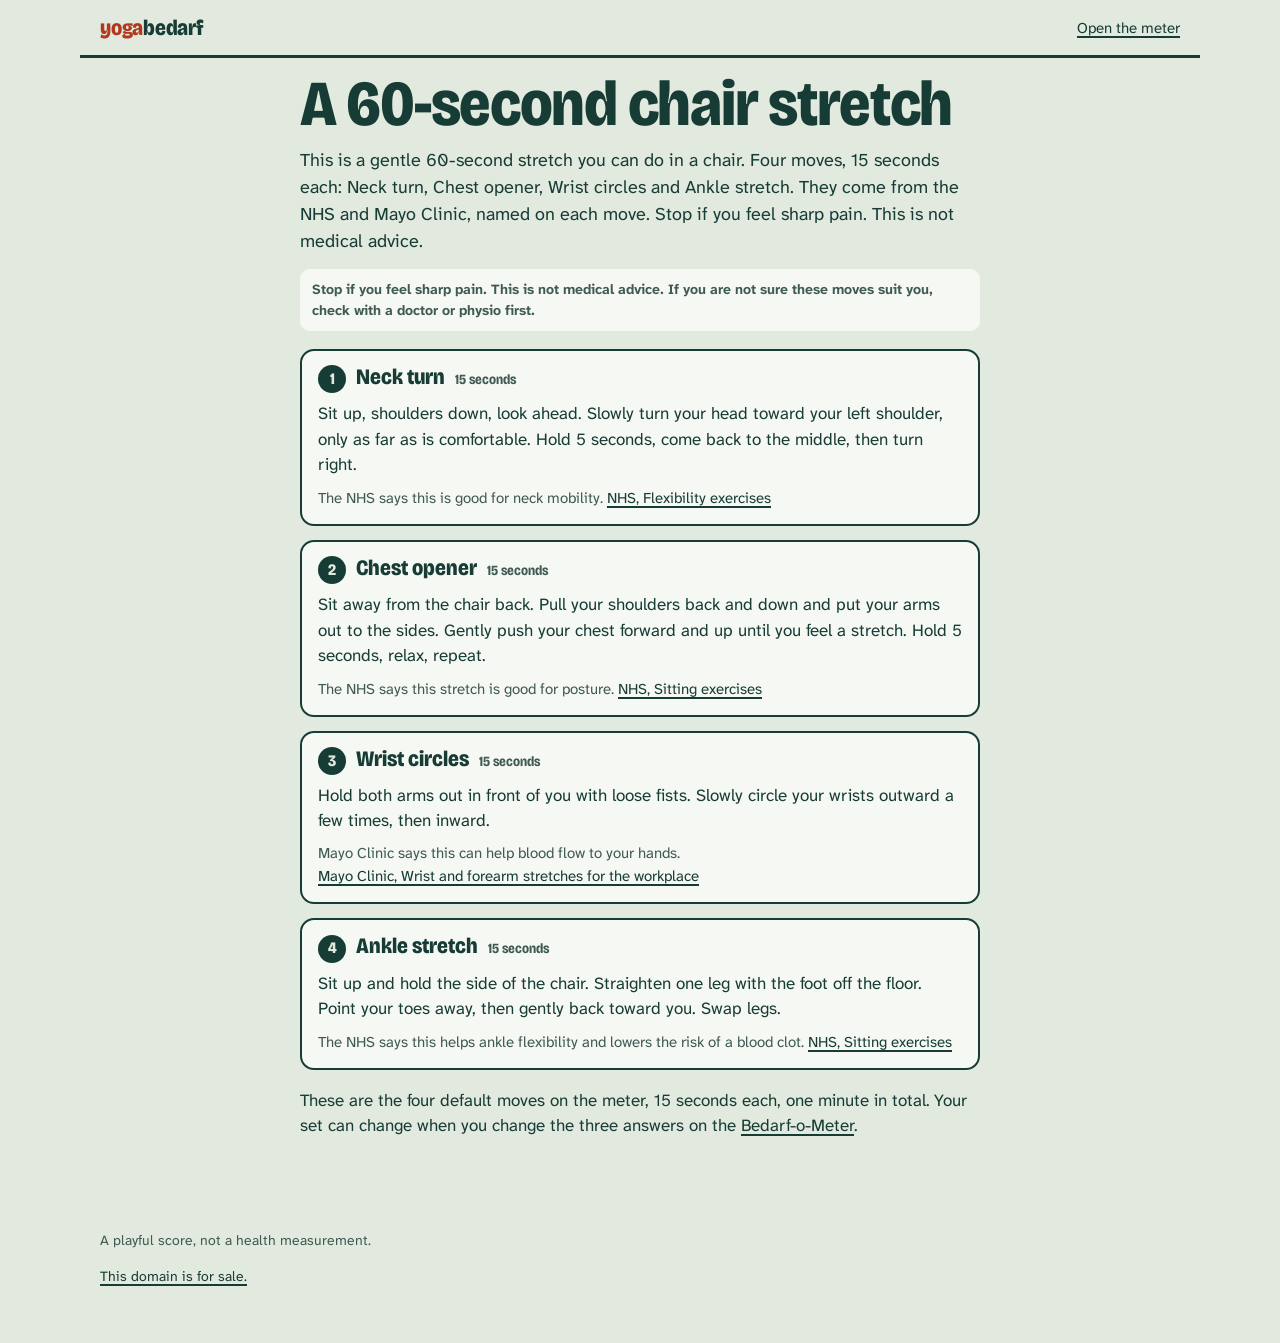
==== docs/chair-stretch-60-seconds/index.html @ ae842fe8 "JSON-LD WebApplication (price 0). Gloss of Bedarf is unchanged in the 390 fold. New /chair-stretch-6" ====
<!doctype html>
<html lang="en">
<head>
<meta charset="utf-8">
<meta name="viewport" content="width=device-width, initial-scale=1">
<link rel="canonical" href="https://yogabedarf.com/chair-stretch-60-seconds/">
<meta property="og:url" content="https://yogabedarf.com/chair-stretch-60-seconds/">
<title>A 60-second chair stretch | yogabedarf</title>
<meta name="description" content="A gentle 60-second stretch you can do in a chair. Four moves from the NHS and Mayo Clinic. Stop if you feel sharp pain.">
<meta property="og:title" content="A 60-second chair stretch">
<meta property="og:description" content="Four gentle moves, 15 seconds each, from the NHS and Mayo Clinic.">
<meta property="og:image" content="https://yogabedarf.com/og.jpg">
<meta property="og:image:width" content="1200">
<meta property="og:image:height" content="630">
<meta property="og:type" content="website">
<script type="application/ld+json">{"@context":"https://schema.org","@type":"WebPage","name":"A 60-second chair stretch","url":"https://yogabedarf.com/chair-stretch-60-seconds/","description":"This is a gentle 60-second stretch you can do in a chair. Four moves, 15 seconds each: Neck turn, Chest opener, Wrist circles and Ankle stretch. They come from the NHS and Mayo Clinic, named on each move. Stop if you feel sharp pain. This is not medical advice.","isPartOf":{"@type":"WebSite","name":"yogabedarf","url":"https://yogabedarf.com/"}}</script>
<link rel="stylesheet" href="../style.css">
</head>
<body class="chair-page">
<header class="top">
  <a class="brand" href="../"><span>yoga</span>bedarf</a>
  <a class="toplink" href="../">Open the meter</a>
</header>
<main class="chair">
  <h1>A 60-second chair stretch</h1>
  <p class="gloss" id="ch-answer">This is a gentle 60-second stretch you can do in a chair. Four moves, 15 seconds each: Neck turn, Chest opener, Wrist circles and Ankle stretch. They come from the NHS and Mayo Clinic, named on each move. Stop if you feel sharp pain. This is not medical advice.</p>
  <p class="safe" id="ch-safe">Stop if you feel sharp pain. This is not medical advice. If you are not sure these moves suit you, check with a doctor or physio first.</p>
  <ol class="chair-list" id="ch-list">
  <li id="c-neck-turn"><h2><span class="c-n">1</span> Neck turn <span class="c-sec">15 seconds</span></h2><p>Sit up, shoulders down, look ahead. Slowly turn your head toward your left shoulder, only as far as is comfortable. Hold 5 seconds, come back to the middle, then turn right.</p><p class="why">The NHS says this is good for neck mobility. <a href="https://www.nhs.uk/live-well/exercise/flexibility-exercises/">NHS, Flexibility exercises</a></p></li>
  <li id="c-chest"><h2><span class="c-n">2</span> Chest opener <span class="c-sec">15 seconds</span></h2><p>Sit away from the chair back. Pull your shoulders back and down and put your arms out to the sides. Gently push your chest forward and up until you feel a stretch. Hold 5 seconds, relax, repeat.</p><p class="why">The NHS says this stretch is good for posture. <a href="https://www.nhs.uk/live-well/exercise/sitting-exercises/">NHS, Sitting exercises</a></p></li>
  <li id="c-wrist-circles"><h2><span class="c-n">3</span> Wrist circles <span class="c-sec">15 seconds</span></h2><p>Hold both arms out in front of you with loose fists. Slowly circle your wrists outward a few times, then inward.</p><p class="why">Mayo Clinic says this can help blood flow to your hands. <a href="https://www.mayoclinic.org/healthy-lifestyle/adult-health/multimedia/forearm-stretches/vid-20084698">Mayo Clinic, Wrist and forearm stretches for the workplace</a></p></li>
  <li id="c-ankle"><h2><span class="c-n">4</span> Ankle stretch <span class="c-sec">15 seconds</span></h2><p>Sit up and hold the side of the chair. Straighten one leg with the foot off the floor. Point your toes away, then gently back toward you. Swap legs.</p><p class="why">The NHS says this helps ankle flexibility and lowers the risk of a blood clot. <a href="https://www.nhs.uk/live-well/exercise/sitting-exercises/">NHS, Sitting exercises</a></p></li>
  </ol>
  <p>These are the four default moves on the meter, 15 seconds each, one minute in total. Your set can change when you change the three answers on the <a href="../">Bedarf-o-Meter</a>.</p>
</main>
<footer class="foot">
  <p>A playful score, not a health measurement.</p>
  <p><a href="https://www.afternic.com/domain/yogabedarf.com">This domain is for sale.</a></p>
</footer>
</body>
</html>
---- docs/style.css ----
@font-face { font-family: "Bricolage Grotesque"; src: url(fonts/bricolage.woff2) format("woff2"); font-weight: 500 800; font-display: swap; }
@font-face { font-family: "Atkinson Hyperlegible Next"; src: url(fonts/atkinson.woff2) format("woff2"); font-weight: 200 800; font-display: swap; }

:root {
  --paper: #e2eadf; --paper2: #d3dfcf; --card: #f6f9f3; --ink: #173c36; --ink2: #3f5a53; --red: #e2512e; --redtext: #b23a1c; --mus: #e7b43c; --sage: #8db596; --pea: #c9cf7d;
  --display: "Bricolage Grotesque", "Arial Narrow", sans-serif; --body: "Atkinson Hyperlegible Next", Verdana, sans-serif;
}
* { box-sizing: border-box; }
[hidden] { display: none !important; }
html { -webkit-text-size-adjust: 100%; }
body { margin: 0; background: var(--paper); color: var(--ink); font: 400 17px/1.5 var(--body); }
a { color: var(--ink); text-decoration-thickness: 1.5px; text-underline-offset: 3px; }
a:hover { color: var(--redtext); }
:focus-visible { outline: 3px solid var(--red); outline-offset: 3px; }
.sr-only { position: absolute; width: 1px; height: 1px; overflow: hidden; clip: rect(0 0 0 0); white-space: nowrap; }

.top { display: flex; justify-content: space-between; align-items: center; max-width: 1120px; margin: 0 auto; padding: 14px 20px; border-bottom: 3px solid var(--ink); }
.brand { font: 800 22px/1.2 var(--display); text-decoration: none; letter-spacing: -0.01em; }
.brand span { color: var(--redtext); }
.toplink { font-size: 15px; }

.app { max-width: 1120px; margin: 0 auto; padding: 18px 20px 36px; display: grid; gap: 16px; }
h1 { font: 800 clamp(40px, 11vw, 84px)/0.95 var(--display); margin: 0; letter-spacing: -0.02em; }
.gloss { margin: 10px 0 0; font-size: 17px; max-width: 34em; }
.gloss b { background: var(--mus); padding: 0 4px; }
.friend { margin: 10px 0 0; background: var(--ink); color: var(--paper); padding: 9px 12px; border-radius: 6px; font-weight: 700; font-size: 15px; display: inline-block; }

.setup { display: grid; gap: 18px; }
.meter { position: relative; background: var(--card); border: 3px solid var(--ink); border-radius: 18px; padding: 14px 16px 16px; text-align: center; }
.gauge { width: 100%; max-width: 280px; display: block; margin: 0 auto; overflow: visible; }
.gauge path { fill: none; stroke-width: 22; }
.gauge .z1 { stroke: var(--sage); } .gauge .z2 { stroke: var(--pea); } .gauge .z3 { stroke: var(--mus); } .gauge .z4 { stroke: var(--red); }
.gauge .ticks line { stroke: var(--ink); stroke-width: 2.5; }
.needle { transform-origin: 120px 124px; transform: rotate(calc(-90deg + var(--v) * 1.8deg)); transition: transform 0.6s cubic-bezier(0.2, 0.8, 0.2, 1); }
.needle line { stroke: var(--ink); stroke-width: 6; stroke-linecap: round; }
.needle circle { fill: var(--ink); }
.score { margin: -6px 0 0; font: 800 64px/1 var(--display); font-variant-numeric: tabular-nums; }
.score small { font-size: 0.5em; margin-left: 2px; }
.band { margin: 4px 0 0; font-weight: 800; font-size: 19px; }
.meter[data-band="high"] .band, .meter[data-band="max"] .band { color: var(--redtext); }
.bandline { margin: 2px 0 0; color: var(--ink2); font-size: 15px; }

.qs { display: grid; gap: 14px; }
.q { border: 0; margin: 0; padding: 0; min-width: 0; }
.q legend { font: 700 18px/1.2 var(--display); padding: 0; margin-bottom: 8px; }
.chips { display: flex; flex-wrap: wrap; gap: 8px; }
.chip { position: relative; }
.chip input { position: absolute; opacity: 0; inset: 0; margin: 0; cursor: pointer; }
.chip span { display: inline-flex; align-items: center; min-height: 44px; padding: 8px 15px; border: 2px solid var(--ink); border-radius: 999px; font-weight: 700; font-size: 15px; background: var(--card); }
.chip input:checked + span { background: var(--ink); color: var(--paper); }
.chip input:focus-visible + span { outline: 3px solid var(--red); outline-offset: 2px; }
.chip:hover span { background: var(--paper2); }
.chip:hover input:checked + span { background: var(--ink); }
.plan { margin: 2px 0 0; font-size: 16px; }
.plan span { font-weight: 700; }
.safe { margin: 0; font-size: 14px; color: var(--ink2); }

.btn { font: 700 16px/1 var(--body); min-height: 48px; padding: 14px 20px; border-radius: 999px; border: 2px solid var(--ink); background: transparent; color: var(--ink); cursor: pointer; }
.btn:hover { background: var(--paper2); }
.btn.go { background: #b5381b; border-color: var(--ink); color: #fff; font-size: 18px; }
.btn.go:hover { background: #9c2f15; }
.btn.go:active { transform: translateY(1px); }
.btn.ghost { border-color: transparent; text-decoration: underline; text-underline-offset: 3px; padding-left: 8px; padding-right: 8px; }
.qs .btn.go { width: 100%; }

.session { display: grid; gap: 14px; }
.stage { background: var(--card); border: 3px solid var(--ink); border-radius: 18px; display: grid; place-items: center; padding: 8px; min-height: 280px; }
.fig { width: 100%; height: auto; display: block; }
.fig.big { max-width: 300px; max-height: 46vh; }
.fig line { stroke-linecap: round; }
.fig .body line, .fig .neck { stroke: var(--ink); stroke-width: 9; }
.fig .head { fill: var(--paper); stroke: var(--ink); stroke-width: 7; }
.fig .nose { fill: var(--red); }
.fig .chair rect { fill: var(--pea); }
.fig .chair line { stroke: var(--ink2); stroke-width: 5; }
.fig .floor { stroke: var(--ink2); stroke-width: 3; stroke-dasharray: 2 8; }
.pair { display: grid; grid-template-columns: 1fr 1fr; gap: 6px; width: 100%; }
.stage.is-still .pair { max-width: 380px; }
.stillnote { margin: 0; font-size: 14px; color: var(--ink2); }
.count { margin: 0; font-weight: 700; color: var(--redtext); }
.mname { font: 800 36px/1.05 var(--display); margin: 2px 0 6px; }
.mname:focus { outline: none; }
.cue { margin: 0 0 6px; font-size: 18px; max-width: 32em; }
.why { margin: 0; font-size: 14px; color: var(--ink2); }
.clock { display: flex; align-items: baseline; gap: 8px; margin: 10px 0 6px; }
.secs { font: 800 72px/1 var(--display); font-variant-numeric: tabular-nums; min-width: 1.3ch; }
.unit { font-weight: 700; }
.bar { height: 10px; border: 2px solid var(--ink); border-radius: 99px; overflow: hidden; background: var(--card); }
.bar i { display: block; height: 100%; width: 0; background: var(--red); }
.ctrls { display: flex; flex-wrap: wrap; gap: 8px; margin: 14px 0 10px; }

.done { display: grid; gap: 6px; max-width: 640px; }
.done h2 { font: 800 clamp(38px, 9vw, 64px)/1 var(--display); margin: 0; }
.done h2:focus { outline: none; }
.was { font-size: 19px; margin: 6px 0 0; }
.was b { font: 800 26px var(--display); color: var(--redtext); }
.dplan { margin: 0; }
.msg { margin: 0; font-size: 15px; overflow-wrap: anywhere; }

.moves, .about { max-width: 1120px; margin: 0 auto; padding: 28px 20px 8px; border-top: 3px solid var(--ink); }
.moves h2, .about h2 { font: 800 34px/1.05 var(--display); margin: 0 0 8px; }
.mlede, .about p { max-width: 38em; }
.mlist { list-style: none; padding: 0; margin: 16px 0 0; display: grid; gap: 14px; }
.mlist li { display: grid; grid-template-columns: 150px 1fr; gap: 14px; align-items: start; background: var(--card); border: 2px solid var(--ink); border-radius: 14px; padding: 12px; }
.mlist h3 { font: 800 21px/1.1 var(--display); margin: 2px 0 4px; }
.mlist p { margin: 0 0 6px; font-size: 16px; }
.mlist .fig .body line, .mlist .fig .neck { stroke-width: 10; }
.foot { max-width: 1120px; margin: 0 auto; padding: 20px 20px 40px; font-size: 14px; color: var(--ink2); }
.gloss, .bandline, .cue, .mlede, .about p, .mlist p, .was, .safe { text-wrap: pretty; }

@media (max-width: 520px) {
  .mlist li { grid-template-columns: 110px 1fr; }
  .meter { padding: 10px 12px 12px; }
  .gauge { max-width: 200px; }
  .score { font-size: 48px; }
}
@media (min-width: 900px) {
  .app { grid-template-columns: 1fr 1fr; column-gap: 48px; align-items: start; padding-top: 28px; }
  .intro { grid-column: 1 / -1; }
  .setup { grid-column: 1 / -1; grid-template-columns: 380px 1fr; gap: 48px; align-items: start; }
  .session { grid-column: 1 / -1; grid-template-columns: minmax(0, 1fr) minmax(0, 1fr); gap: 40px; align-items: start; }
  .stage { min-height: 460px; }
  .fig.big { max-width: 400px; max-height: 60vh; }
  .done { grid-column: 1 / -1; }
  .mlist { grid-template-columns: 1fr 1fr; }
}
@media (prefers-reduced-motion: reduce) {
  .needle { transition: none; }
  .btn.go:active { transform: none; }
}

.done { max-width: none; }
.done-meter .meter { }
.done-meter .needle { transition: none; }
.stage.is-still .pair { max-width: 520px; }
@media (max-width: 899px) {
  body[data-view="session"] .intro { display: none; }
  .stage { min-height: 0; }
  .fig.big { max-height: 32vh; max-height: 32svh; }
  .session .mname { font-size: 30px; }
  .session .cue { font-size: 17px; }
  .session .secs { font-size: 56px; }
  .done-meter { max-width: 320px; }
}
@media (max-width: 520px) {
  .setup .meter { display: grid; grid-template-columns: 150px 1fr; align-items: center; column-gap: 12px; text-align: left; }
  .setup .meter .gauge { grid-row: 1 / span 3; max-width: 150px; }
  .setup .meter .score { margin: 0; font-size: 46px; }
  .setup .meter .band { margin: 0; font-size: 17px; }
  .setup .meter .bandline { grid-column: 1 / -1; margin-top: 6px; font-size: 14px; }
  h1 { font-size: 44px; }
  .gloss { font-size: 16px; }
  .mlist li { grid-template-columns: 1fr; }
  .mlist .pair { max-width: 240px; }
}
@media (min-width: 900px) {
  .done { grid-template-columns: 340px 1fr; gap: 48px; align-items: start; }
}
.why a, .about a, .foot a, .toplink, .brand { display: inline-block; min-height: 24px; padding-top: 1px; }
.sharepre { margin: 14px 0 4px; padding: 12px 16px; background: var(--card); border: 2px dashed var(--ink); border-radius: 12px; font-weight: 700; max-width: 34em; }

/* === generated art === */
.intro { position: relative; overflow: hidden; background: #f6f9f3; margin-inline: -20px; padding: 0 20px; display: flex; flex-direction: column; }
.intro picture { display: block; order: 2; width: calc(100% + 40px); margin-inline: -20px; line-height: 0; }
.intro-art { display: block; width: 100%; height: auto; aspect-ratio: 876 / 730; object-fit: contain; object-position: center; }
.intro-copy { position: relative; z-index: 1; max-width: 36rem; padding: 12px 0 8px; order: 1; }
.stretch-row { display: grid; grid-template-columns: repeat(5, minmax(0, 1fr)); gap: 8px; list-style: none; margin: 0 0 20px; padding: 0; }
.stretch-row img { display: block; width: 100%; height: auto; background: var(--card); border-radius: 8px; }
@media (min-width: 900px) {
  .intro { display: block; min-height: 340px; }
  .intro picture { position: absolute; inset: 0; width: 100%; height: 100%; margin: 0; }
  .intro-art { width: 100%; height: 100%; object-fit: cover; object-position: right center; aspect-ratio: auto; }
  .intro-copy { max-width: 28rem; padding: 28px 0 40px; }
}
@media (max-width: 520px) {
  .stretch-row { gap: 4px; }
}


/* Phone: title beside the art-directed crop so the start button can sit in the first screen. */
@media (max-width: 899px) {
  .app { padding-top: 8px; gap: 10px; }
  .intro {
    display: grid;
    grid-template-columns: minmax(0, 1.25fr) minmax(136px, 1fr);
    align-items: center;
    column-gap: 10px;
    margin-inline: -20px;
    padding: 2px 12px 4px 20px;
  }
  .intro picture { order: 2; width: 100%; margin: 0; }
  .intro-art { width: 100%; height: auto; aspect-ratio: 876 / 730; object-fit: contain; object-position: center bottom; }
  .intro-copy { order: 1; padding: 4px 0; max-width: none; }
  h1 { font-size: clamp(26px, 7.2vw, 36px); }
  .gloss { margin-top: 4px; font-size: 14px; line-height: 1.35; }
  .setup { gap: 10px; }
  .qs { gap: 8px; }
  .plan { font-size: 15px; }
}
/* Short phones (SE, mini, short Android): pin Start so it stays in the first screen. */
@media (max-width: 899px) and (max-height: 800px) {
  .qs { padding-bottom: 76px; }
  .qs .btn.go {
    position: fixed;
    left: 16px;
    right: 16px;
    bottom: max(12px, env(safe-area-inset-bottom));
    z-index: 8;
    width: auto;
    box-shadow: 0 -18px 20px 8px var(--paper), 0 6px 22px rgba(23, 60, 54, 0.25);
  }
}

.pair.art { display: block; }
.pair.art img { display: block; width: 100%; height: auto; aspect-ratio: 1024 / 740; border-radius: 8px; background: var(--card); }

/* Moves: four shown, the other twelve behind one button (button hidden without JS, so all sixteen show) */
.more-wrap { margin: 14px 0 0; }
html:not(.js) .more-wrap { display: none; }
.js #rest:not(.open) { display: none; }
#rest.open { margin-top: 14px; }
.srchead { margin-bottom: 4px !important; }
.srcs { list-style: none; margin: 0; padding: 0; display: flex; flex-wrap: wrap; gap: 4px 16px; font-size: 15px; max-width: 52em; }
.srcs a { display: inline-block; padding: 6px 0; }

/* Phone: the art is the hero. It runs full width and 340px tall (0.40 of the 390x844 first screen) and the title sits on its empty cream corner. */
@media (max-width: 599px) {
  .intro { display: block; position: relative; padding: 0; margin-inline: -20px; }
  .intro picture { display: block; width: 100%; margin: 0; }
  .intro-art { width: 100%; height: 340px; aspect-ratio: auto; object-fit: cover; object-position: 0 50%; }
  .intro-copy { position: absolute; top: 10px; left: 20px; width: 52%; padding: 0; }
}
@media (max-width: 599px) {
  .app { padding-top: 0; gap: 8px; }
  .setup { gap: 8px; }
  .setup .meter { padding: 6px 12px; column-gap: 12px; grid-template-columns: 120px 1fr; }
  .setup .meter .gauge { max-width: 120px; grid-row: 1 / span 3; }
  .setup .meter .bandline { grid-column: 2; margin-top: 0; }
  .setup .meter .score { font-size: 40px; }
  .setup .meter .band { font-size: 16px; }
  .qs { gap: 6px; }
  .q legend { margin-bottom: 4px; font-size: 17px; }
  .chips { gap: 6px; }
  .chip span { padding: 6px 13px; }
  .plan { margin: 0; }
}
@media (max-width: 599px) {
  .top { padding-top: 6px; padding-bottom: 6px; }
  .setup .meter { grid-template-columns: 104px 1fr; padding: 4px 12px; }
  .setup .meter .gauge { max-width: 104px; }
  .app { gap: 6px; }
  .setup { gap: 6px; }
  .qs { gap: 4px; }
  .chips { gap: 4px 6px; }
  .q legend { margin-bottom: 2px; }
  .plan { font-size: 14px; line-height: 1.3; }
}
@media (max-width: 599px) {
  .intro-art { height: 340px; }
  .setup .meter { padding: 2px 12px; }
  .setup .meter .score { font-size: 36px; }
  .q legend { font-size: 16px; line-height: 1.1; }
  .qs .btn.go { min-height: 46px; padding-top: 12px; padding-bottom: 12px; }
}

/* Chair stretch answer page (Compass SEO, 11/25). Does not change the home fold or hero. */
.chair { max-width: 720px; margin: 0 auto; padding: 16px 20px 40px; }
.chair h1 { font-size: clamp(36px, 8vw, 64px); margin: 0 0 12px; }
.chair .gloss { margin: 0 0 14px; font-size: 18px; max-width: 38em; }
.chair .safe { margin: 0 0 18px; padding: 10px 12px; background: var(--card); border-radius: 10px; font-weight: 700; }
.chair-list { list-style: none; margin: 0 0 18px; padding: 0; display: grid; gap: 14px; }
.chair-list li { background: var(--card); border: 2px solid var(--ink); border-radius: 14px; padding: 14px 16px; }
.chair-list h2 { font: 800 22px/1.15 var(--display); margin: 0 0 8px; }
.chair-list .c-n { display: inline-grid; place-items: center; width: 28px; height: 28px; margin-right: 6px; border-radius: 50%; background: var(--ink); color: var(--paper); font-size: 16px; }
.chair-list .c-sec { font-size: 14px; font-weight: 700; color: var(--ink2); margin-left: 6px; }
.chair-list p { margin: 0 0 8px; }
.chair-list .why { margin: 0; font-size: 15px; }
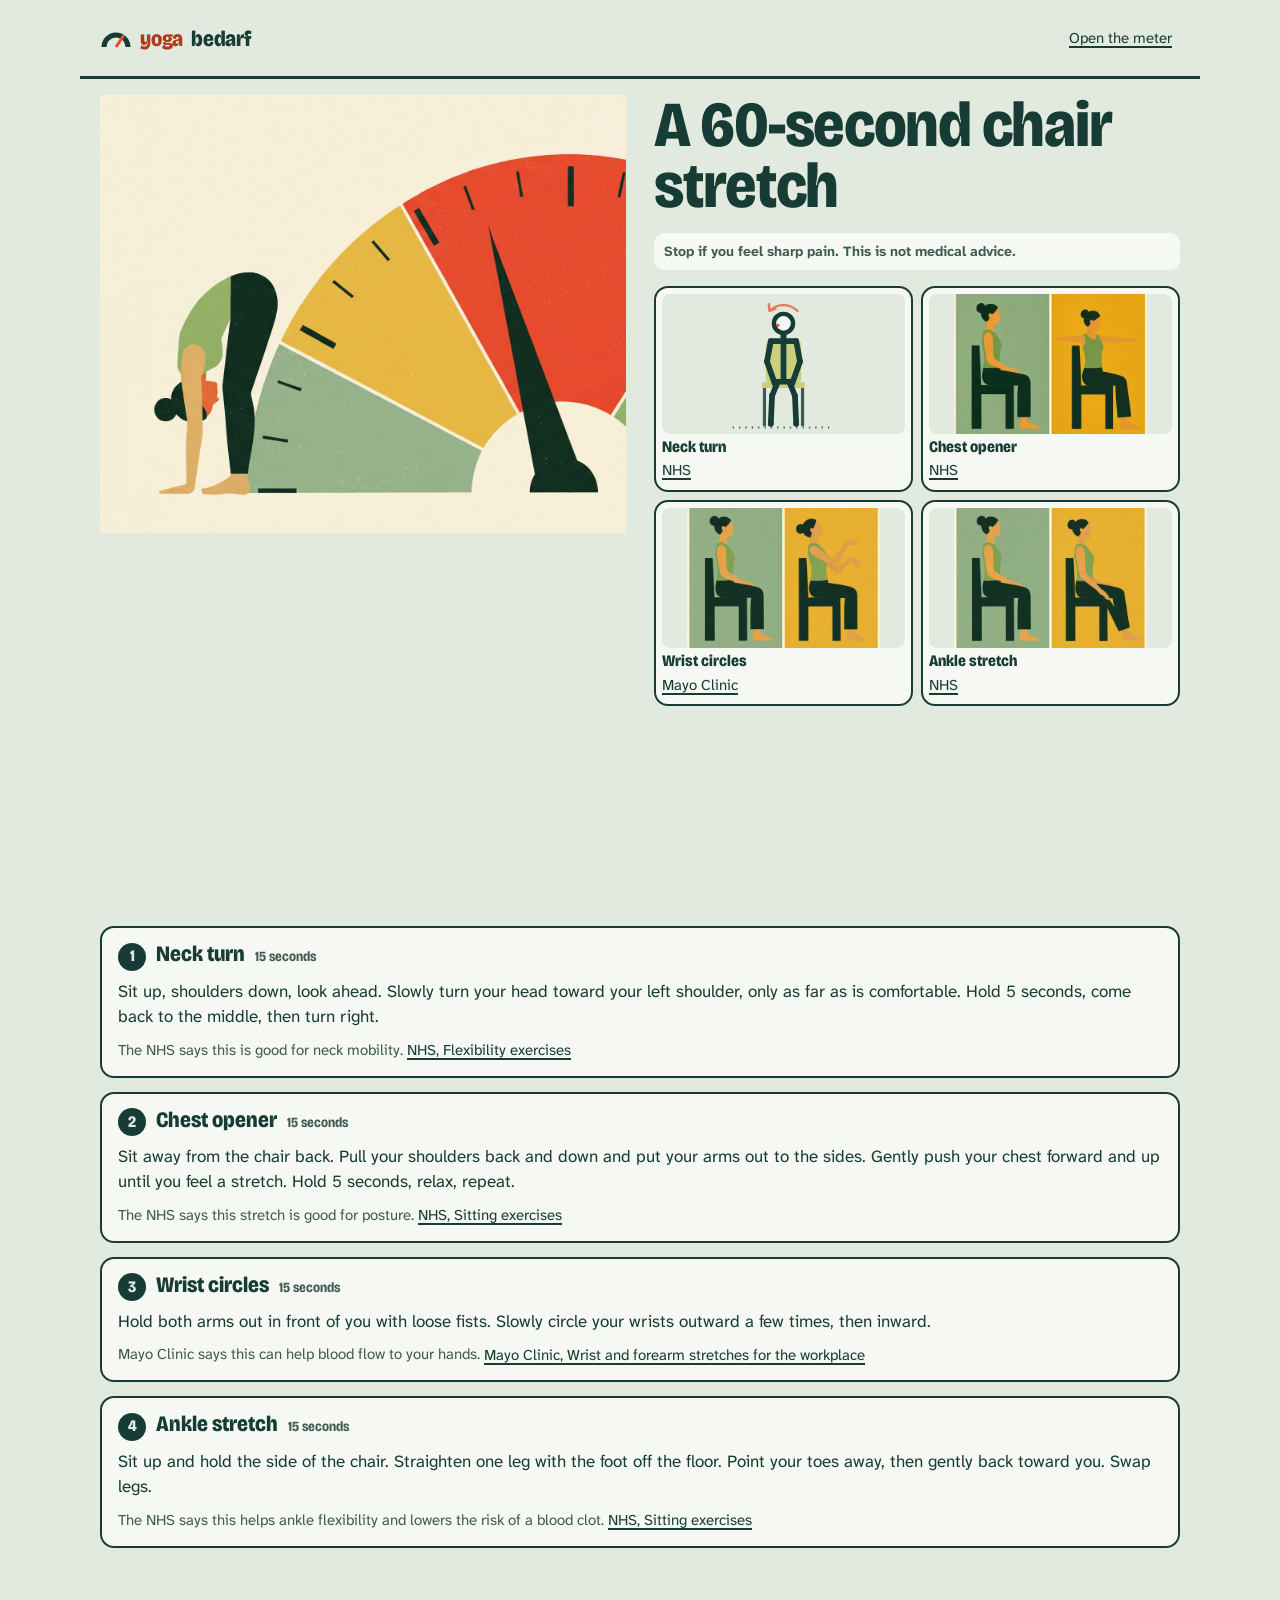
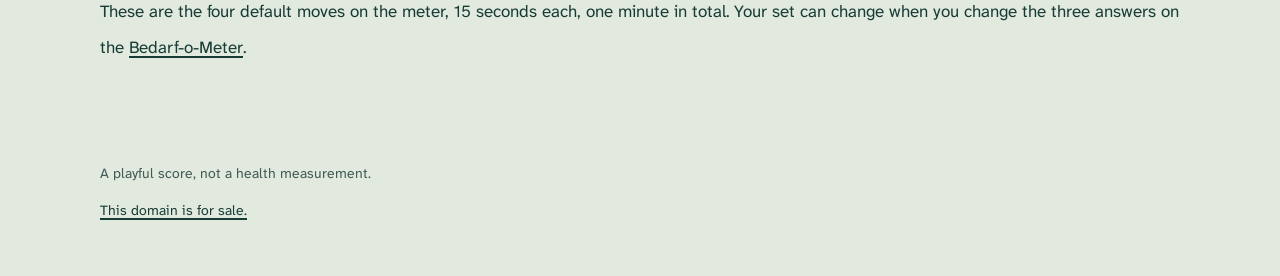
==== commit 1b7a9eb0: "Chair stretch: meter art and stills in the fold, shorter first screen. Reuses the home meter illustr" ====
--- a/docs/chair-stretch-60-seconds/index.html
+++ b/docs/chair-stretch-60-seconds/index.html
@@ -15,27 +15,52 @@
 <meta property="og:type" content="website">
 <script type="application/ld+json">{"@context":"https://schema.org","@type":"WebPage","name":"A 60-second chair stretch","url":"https://yogabedarf.com/chair-stretch-60-seconds/","description":"This is a gentle 60-second stretch you can do in a chair. Four moves, 15 seconds each: Neck turn, Chest opener, Wrist circles and Ankle stretch. They come from the NHS and Mayo Clinic, named on each move. Stop if you feel sharp pain. This is not medical advice.","isPartOf":{"@type":"WebSite","name":"yogabedarf","url":"https://yogabedarf.com/"}}</script>
 <link rel="stylesheet" href="../style.css">
+<link rel="icon" href="data:image/svg+xml,%3Csvg xmlns='http://www.w3.org/2000/svg' viewBox='0 0 32 32'%3E%3Cpath d='M4 24a12 12 0 0 1 24 0' fill='none' stroke='%23173c36' stroke-width='5'/%3E%3Cline x1='16' y1='24' x2='24' y2='12' stroke='%23e2512e' stroke-width='3'/%3E%3C/svg%3E">
 </head>
 <body class="chair-page">
 <header class="top">
-  <a class="brand" href="../"><span>yoga</span>bedarf</a>
+  <a class="brand" href="../"><svg class="brand-mark" viewBox="0 0 32 32" width="32" height="32" aria-hidden="true"><path d="M4 24a12 12 0 0 1 24 0" fill="none" stroke="#173c36" stroke-width="5"/><line x1="16" y1="24" x2="24" y2="12" stroke="#e2512e" stroke-width="3"/></svg><span>yoga</span>bedarf</a>
   <a class="toplink" href="../">Open the meter</a>
 </header>
 <main class="chair">
+  <p class="chair-hero">
+    <img class="hero-shot intro-art" src="../img/hero-phone.webp" srcset="../img/hero-phone.webp 876w, ../img/hero-phone-1314.webp 1314w" sizes="100vw" width="876" height="730" alt="A person in a standing forward fold beside a huge meter dial whose needle points into the red zone, in sage, mustard and red on cream." fetchpriority="high" decoding="async">
+  </p>
   <h1>A 60-second chair stretch</h1>
-  <p class="gloss" id="ch-answer">This is a gentle 60-second stretch you can do in a chair. Four moves, 15 seconds each: Neck turn, Chest opener, Wrist circles and Ankle stretch. They come from the NHS and Mayo Clinic, named on each move. Stop if you feel sharp pain. This is not medical advice.</p>
-  <p class="safe" id="ch-safe">Stop if you feel sharp pain. This is not medical advice. If you are not sure these moves suit you, check with a doctor or physio first.</p>
+  <p class="safe" id="ch-safe">Stop if you feel sharp pain. This is not medical advice.</p>
+  <ul class="chair-stills">
+    <li>
+      <img src="../img/pose-neck-turn.svg" width="200" height="220" alt="A seated stick figure turning the head to one side, with a turn arrow.">
+      <h2>Neck turn</h2>
+      <p class="why"><a href="https://www.nhs.uk/live-well/exercise/flexibility-exercises/">NHS</a></p>
+    </li>
+    <li>
+      <img src="../img/pose-chest-512.webp" srcset="../img/pose-chest-512.webp 512w, ../img/pose-chest-1024.webp 1024w" sizes="(max-width: 640px) 45vw, 220px" width="512" height="370" alt="A faceless figure sitting upright, then sitting away from the chair back with both arms out to the sides and the chest lifted.">
+      <h2>Chest opener</h2>
+      <p class="why"><a href="https://www.nhs.uk/live-well/exercise/sitting-exercises/">NHS</a></p>
+    </li>
+    <li>
+      <img src="../img/pose-wrist-circles-512.webp" srcset="../img/pose-wrist-circles-512.webp 512w, ../img/pose-wrist-circles-1024.webp 1024w" sizes="(max-width: 640px) 45vw, 220px" width="512" height="370" alt="Seated figure in profile, then the same figure with both forearms held out in front and the wrists loose.">
+      <h2>Wrist circles</h2>
+      <p class="why"><a href="https://www.mayoclinic.org/healthy-lifestyle/adult-health/multimedia/forearm-stretches/vid-20084698">Mayo Clinic</a></p>
+    </li>
+    <li>
+      <img src="../img/pose-ankle-512.webp" srcset="../img/pose-ankle-512.webp 512w, ../img/pose-ankle-1024.webp 1024w" sizes="(max-width: 640px) 45vw, 220px" width="512" height="370" alt="Seated figure in profile, then the same figure with one leg straightened out in front.">
+      <h2>Ankle stretch</h2>
+      <p class="why"><a href="https://www.nhs.uk/live-well/exercise/sitting-exercises/">NHS</a></p>
+    </li>
+  </ul>
   <ol class="chair-list" id="ch-list">
   <li id="c-neck-turn"><h2><span class="c-n">1</span> Neck turn <span class="c-sec">15 seconds</span></h2><p>Sit up, shoulders down, look ahead. Slowly turn your head toward your left shoulder, only as far as is comfortable. Hold 5 seconds, come back to the middle, then turn right.</p><p class="why">The NHS says this is good for neck mobility. <a href="https://www.nhs.uk/live-well/exercise/flexibility-exercises/">NHS, Flexibility exercises</a></p></li>
   <li id="c-chest"><h2><span class="c-n">2</span> Chest opener <span class="c-sec">15 seconds</span></h2><p>Sit away from the chair back. Pull your shoulders back and down and put your arms out to the sides. Gently push your chest forward and up until you feel a stretch. Hold 5 seconds, relax, repeat.</p><p class="why">The NHS says this stretch is good for posture. <a href="https://www.nhs.uk/live-well/exercise/sitting-exercises/">NHS, Sitting exercises</a></p></li>
   <li id="c-wrist-circles"><h2><span class="c-n">3</span> Wrist circles <span class="c-sec">15 seconds</span></h2><p>Hold both arms out in front of you with loose fists. Slowly circle your wrists outward a few times, then inward.</p><p class="why">Mayo Clinic says this can help blood flow to your hands. <a href="https://www.mayoclinic.org/healthy-lifestyle/adult-health/multimedia/forearm-stretches/vid-20084698">Mayo Clinic, Wrist and forearm stretches for the workplace</a></p></li>
   <li id="c-ankle"><h2><span class="c-n">4</span> Ankle stretch <span class="c-sec">15 seconds</span></h2><p>Sit up and hold the side of the chair. Straighten one leg with the foot off the floor. Point your toes away, then gently back toward you. Swap legs.</p><p class="why">The NHS says this helps ankle flexibility and lowers the risk of a blood clot. <a href="https://www.nhs.uk/live-well/exercise/sitting-exercises/">NHS, Sitting exercises</a></p></li>
   </ol>
-  <p>These are the four default moves on the meter, 15 seconds each, one minute in total. Your set can change when you change the three answers on the <a href="../">Bedarf-o-Meter</a>.</p>
+  <p>These are the four default moves on the meter, 15 seconds each, one minute in total. Your set can change when you change the three answers on the <a class="meter-link" href="../">Bedarf-o-Meter</a>.</p>
 </main>
 <footer class="foot">
   <p>A playful score, not a health measurement.</p>
   <p><a href="https://www.afternic.com/domain/yogabedarf.com">This domain is for sale.</a></p>
 </footer>
 </body>
-</html>+</html>
--- a/docs/style.css
+++ b/docs/style.css
@@ -275,3 +275,111 @@
 .chair-list .c-sec { font-size: 14px; font-weight: 700; color: var(--ink2); margin-left: 6px; }
 .chair-list p { margin: 0 0 8px; }
 .chair-list .why { margin: 0; font-size: 15px; }
+
+/* Mason, Dash order 11/27 11:15: chair-stretch fold, stills, and tap targets only. Does not change the meter, share card, or gauge. */
+.chair-page .brand {
+  display: inline-flex;
+  align-items: center;
+  gap: 8px;
+  min-height: 48px;
+  min-width: 48px;
+  line-height: 1;
+}
+.chair-page .brand-mark { display: block; width: 32px; height: 32px; flex: none; }
+.chair-page .toplink {
+  display: inline-flex;
+  align-items: center;
+  min-height: 48px;
+  min-width: 48px;
+  padding: 0 8px;
+  box-sizing: border-box;
+}
+.chair-hero {
+  margin: 0 -20px 8px;
+  width: calc(100% + 40px);
+}
+.chair-hero img {
+  display: block;
+  width: 100%;
+  height: auto;
+}
+.chair-stills {
+  list-style: none;
+  margin: 0 0 12px;
+  padding: 0;
+  display: grid;
+  grid-template-columns: 1fr 1fr;
+  gap: 8px;
+}
+.chair-stills li {
+  background: var(--card);
+  border: 2px solid var(--ink);
+  border-radius: 14px;
+  padding: 6px 6px 8px;
+}
+.chair-stills img {
+  display: block;
+  width: 100%;
+  height: 96px;
+  object-fit: contain;
+  border-radius: 8px;
+  background: var(--paper);
+}
+.chair-page .chair h1 { margin: 0 0 8px; }
+.chair-page .chair .safe { margin: 0 0 10px; padding: 8px 10px; }
+@media (max-width: 899px) {
+  .chair-hero img {
+    width: 100%;
+    height: 300px;
+    object-fit: cover;
+    object-position: center center;
+  }
+}
+.chair-stills h2 { font: 800 16px/1.15 var(--display); margin: 4px 0 0; }
+.chair-stills .why { margin: 2px 0 0; font-size: 15px; }
+.chair-page .why a,
+.chair-page .foot a {
+  min-height: 24px;
+  display: inline-flex;
+  align-items: center;
+}
+.chair-page .meter-link {
+  min-height: 48px;
+  min-width: 48px;
+  display: inline-flex;
+  align-items: center;
+}
+@media (max-width: 899px) {
+  /* Keep move how-tos below the 390×844 fold; stills stay in the first screen. */
+  .chair-page .chair-list { margin-top: 4rem; }
+}
+@media (min-width: 900px) {
+  /* Hero and the four stills share the 1280 fold; how-tos stay below. */
+  .chair-page .chair {
+    display: grid;
+    grid-template-columns: 1fr 1fr;
+    gap: 16px 28px;
+    max-width: 1120px;
+    align-items: start;
+  }
+  .chair-page .chair-hero {
+    grid-column: 1;
+    grid-row: 1 / 4;
+    margin: 0;
+    width: 100%;
+  }
+  .chair-page .chair h1 { grid-column: 2; grid-row: 1; margin-bottom: 0; }
+  .chair-page .chair .safe { grid-column: 2; grid-row: 2; margin-bottom: 0; }
+  .chair-page .chair-stills { grid-column: 2; grid-row: 3; }
+  .chair-page .chair-hero img {
+    width: 100%;
+    height: auto;
+    max-height: 520px;
+    object-fit: contain;
+    object-position: center top;
+  }
+  .chair-page .chair-stills img { height: 140px; }
+  .chair-page .chair-list,
+  .chair-page .chair > p:not(.chair-hero):not(.safe) { grid-column: 1 / -1; }
+  .chair-page .chair-list { margin-top: 12rem; }
+}
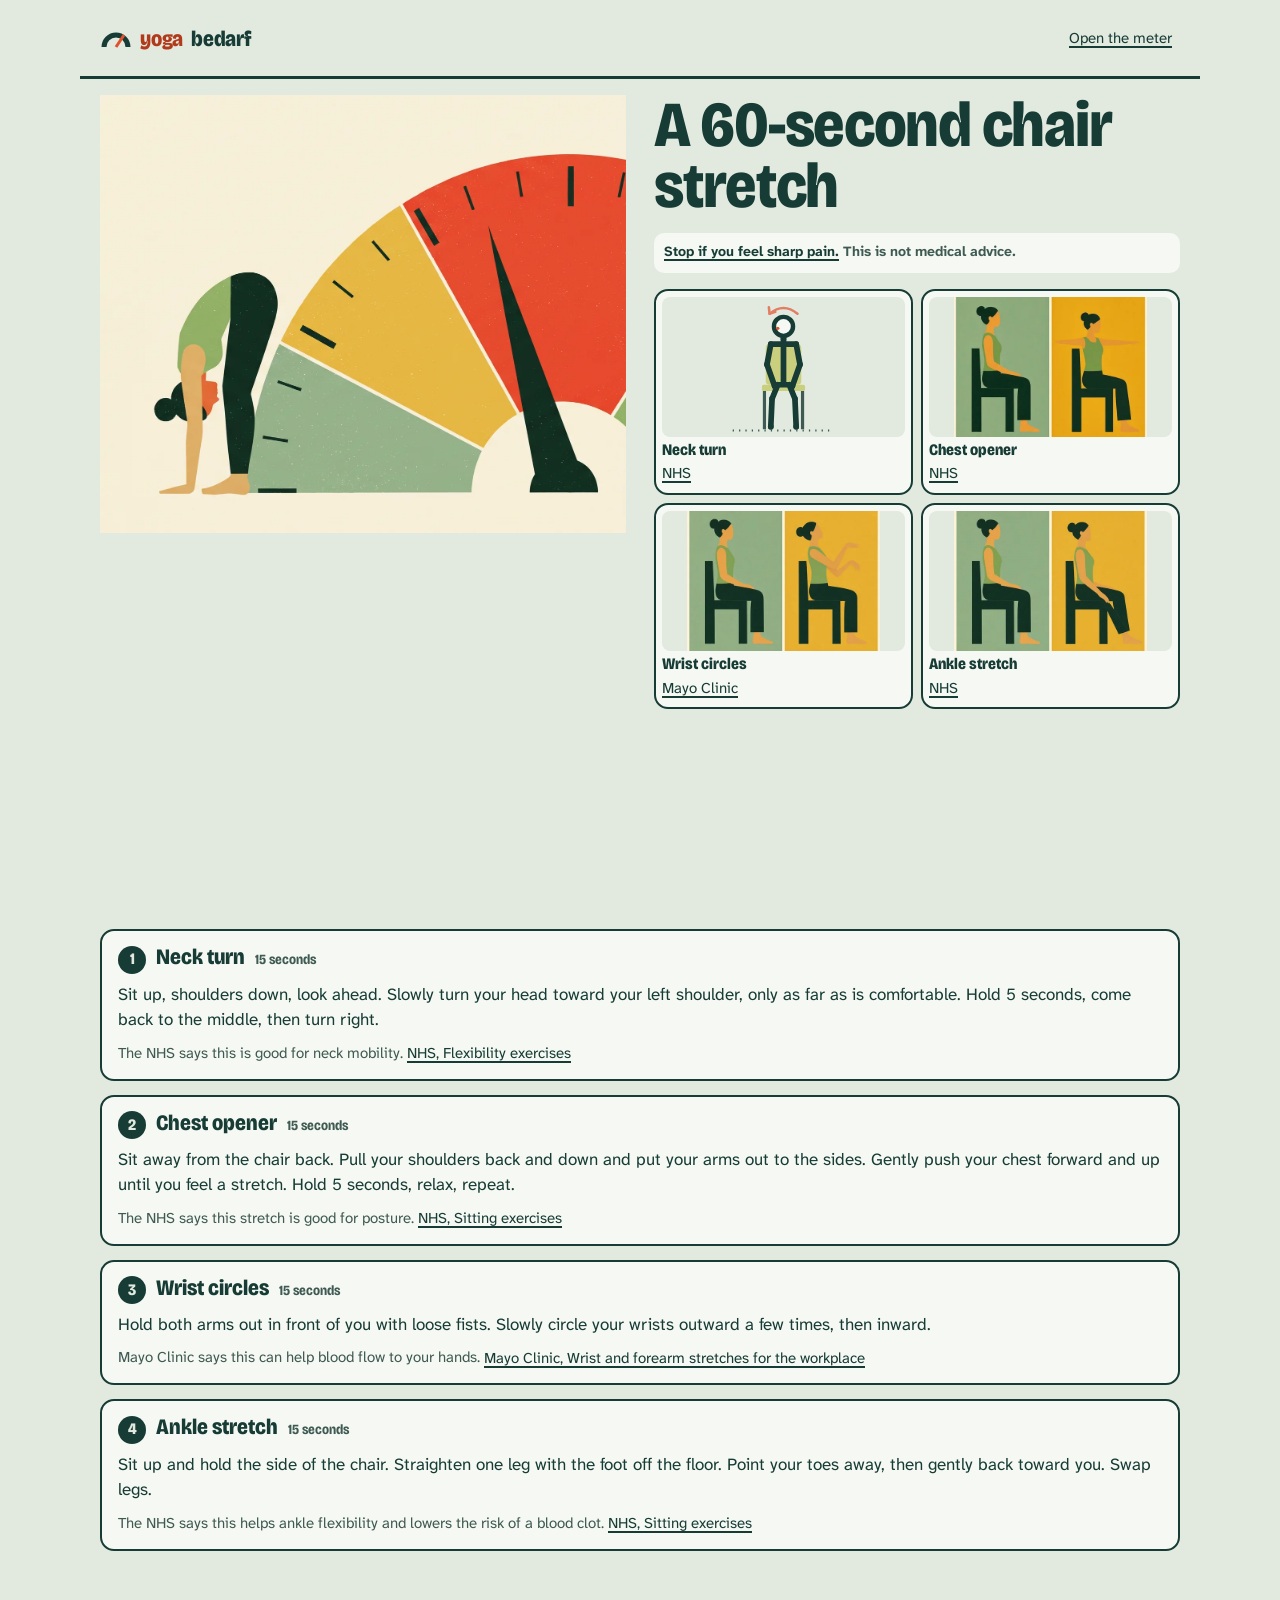
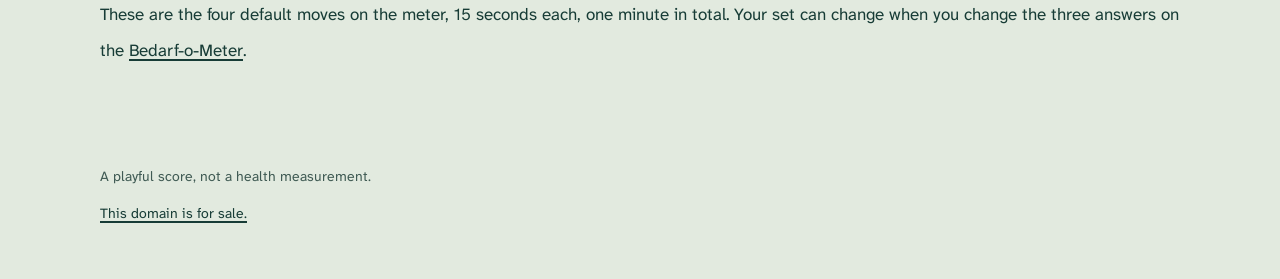
==== commit ef204a24: "Source the chair-stretch safety line with the cited Mayo wrist page. The wording is unchanged. Home," ====
--- a/docs/chair-stretch-60-seconds/index.html
+++ b/docs/chair-stretch-60-seconds/index.html
@@ -27,7 +27,7 @@
     <img class="hero-shot intro-art" src="../img/hero-phone.webp" srcset="../img/hero-phone.webp 876w, ../img/hero-phone-1314.webp 1314w" sizes="100vw" width="876" height="730" alt="A person in a standing forward fold beside a huge meter dial whose needle points into the red zone, in sage, mustard and red on cream." fetchpriority="high" decoding="async">
   </p>
   <h1>A 60-second chair stretch</h1>
-  <p class="safe" id="ch-safe">Stop if you feel sharp pain. This is not medical advice.</p>
+  <p class="safe" id="ch-safe"><a href="https://www.mayoclinic.org/healthy-lifestyle/adult-health/multimedia/forearm-stretches/vid-20084698">Stop if you feel sharp pain.</a> This is not medical advice.</p>
   <ul class="chair-stills">
     <li>
       <img src="../img/pose-neck-turn.svg" width="200" height="220" alt="A seated stick figure turning the head to one side, with a turn arrow.">
--- a/docs/style.css
+++ b/docs/style.css
@@ -383,3 +383,8 @@
   .chair-page .chair > p:not(.chair-hero):not(.safe) { grid-column: 1 / -1; }
   .chair-page .chair-list { margin-top: 12rem; }
 }
+
+.chair-page .safe a {
+  display: inline-block;
+  min-height: 24px;
+}
